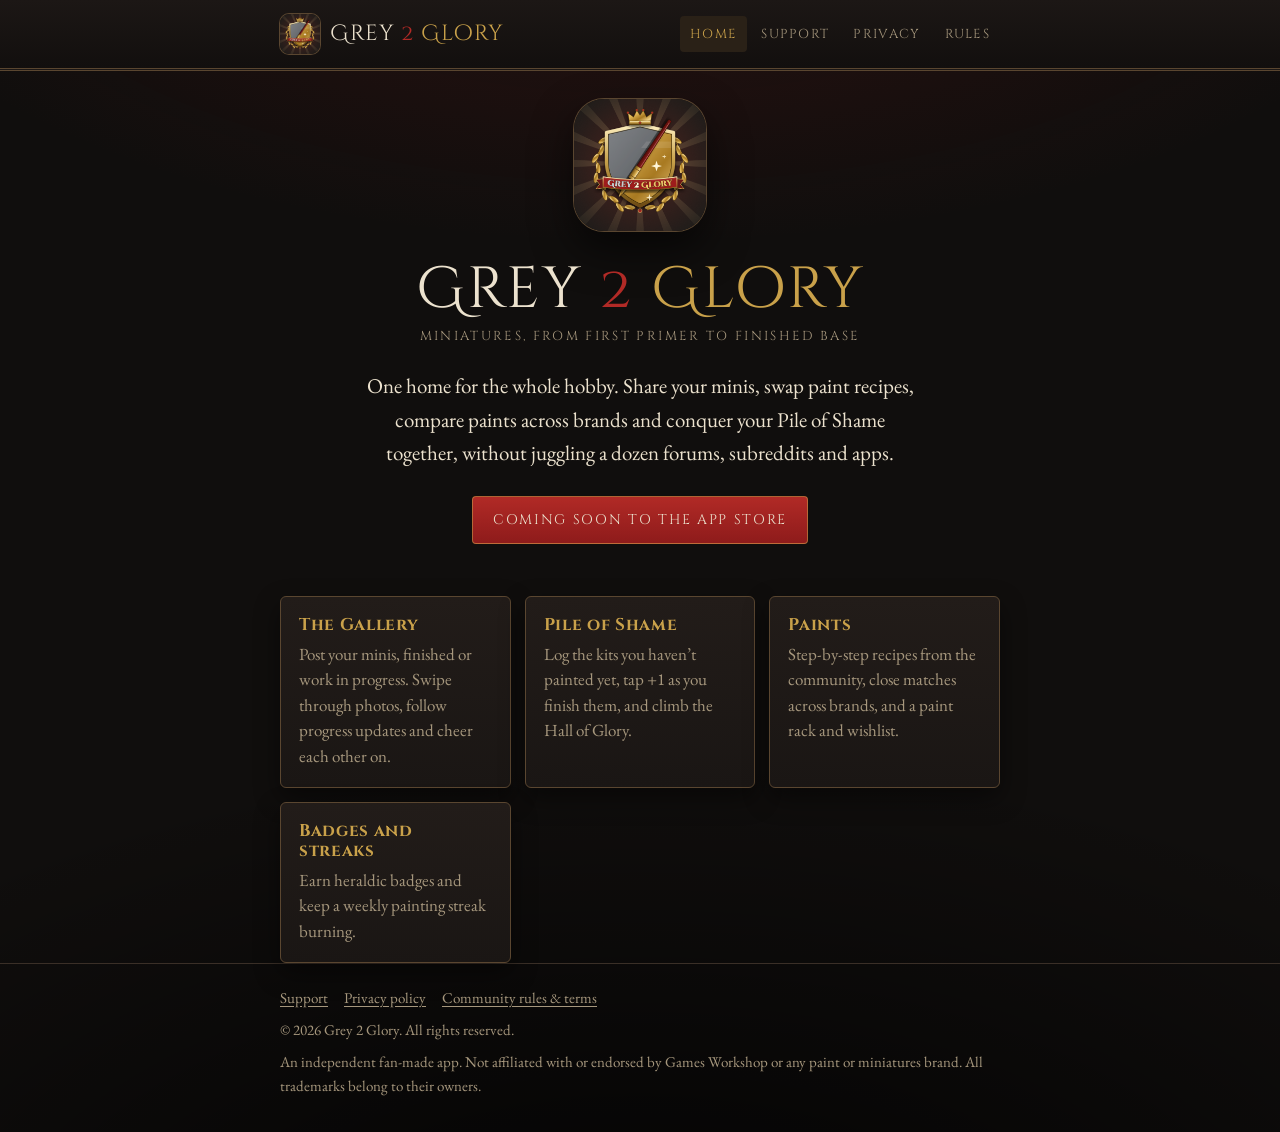
==== index.html @ 4eee0897 "Add files via upload" ====
<!doctype html>
<html lang="en">
<head>
<meta charset="utf-8">
<meta name="viewport" content="width=device-width, initial-scale=1">
<title>Grey 2 Glory · A community app for miniature painters</title>
<meta name="description" content="Grey 2 Glory is a community app for miniature painters and collectors: share your minis, track your Pile of Shame, swap paint recipes and compare paints, all in one place.">
<link rel="icon" href="icon.png">
<link rel="preconnect" href="https://fonts.googleapis.com">
<link rel="stylesheet" href="https://fonts.googleapis.com/css2?family=Cinzel:wght@500;700&family=Cinzel+Decorative:wght@700&family=EB+Garamond:ital,wght@0,400;0,600;1,400&display=swap">
<link rel="stylesheet" href="style.css">
</head>
<body>
<header class="top"><div class="wrap">
  <a class="brand" href="./"><img src="icon.png" alt="" onerror="this.remove()"><span>Grey <span class="two">2</span> <span class="glory">Glory</span></span></a>
  <nav aria-label="Site"><a href="./" aria-current="page">Home</a><a href="support.html">Support</a><a href="privacy.html">Privacy</a><a href="terms.html">Rules</a></nav>
</div></header>

<main class="wrap">
  <section class="hero">
    <img src="icon.png" alt="Grey 2 Glory app icon" onerror="this.remove()">
    <p class="name">Grey <span style="color:var(--blood-hi)">2</span> <span style="color:var(--brass)">Glory</span></p>
    <p class="tag">Miniatures, from first primer to finished base</p>
    <p class="lede">One home for the whole hobby. Share your minis, swap paint recipes, compare paints across brands and conquer your Pile of Shame together, without juggling a dozen forums, subreddits and apps.</p>
    <span class="soon">Coming soon to the App Store</span>
  </section>

  <section class="features" aria-label="What's inside">
    <div class="feature"><h3>The Gallery</h3><p>Post your minis, finished or work in progress. Swipe through photos, follow progress updates and cheer each other on.</p></div>
    <div class="feature"><h3>Pile of Shame</h3><p>Log the kits you haven’t painted yet, tap +1 as you finish them, and climb the Hall of Glory.</p></div>
    <div class="feature"><h3>Paints</h3><p>Step-by-step recipes from the community, close matches across brands, and a paint rack and wishlist.</p></div>
    <div class="feature"><h3>Badges and streaks</h3><p>Earn heraldic badges and keep a weekly painting streak burning.</p></div>
  </section>
</main>

<footer><div class="wrap">
  <div class="links"><a href="support.html">Support</a><a href="privacy.html">Privacy policy</a><a href="terms.html">Community rules &amp; terms</a></div>
  <div>© 2026 Grey 2 Glory. All rights reserved.</div>
  <div>An independent fan-made app. Not affiliated with or endorsed by Games Workshop or any paint or miniatures brand. All trademarks belong to their owners.</div>
</div></footer>
</body>
</html>
---- style.css ----
/* Grey 2 Glory: dark stone, aged gold, oxblood. One dark theme, like the app. */
:root {
  color-scheme: dark;
  --bg: #100E0D;
  --surface: #1A1614;
  --surface-2: #221C19;
  --ink: #ECE2CE;
  --muted: #A6977D;
  --line: #3A2F27;
  --frame: #5A4630;
  --brass: #C9A14A;
  --brass-soft: #2A2117;
  --blood: #8E1B1B;
  --blood-hi: #B12A26;
  --display: "Cinzel", Georgia, "Times New Roman", serif;
  --wordmark: "Cinzel Decorative", "Cinzel", Georgia, serif;
  --body: "EB Garamond", Georgia, "Times New Roman", serif;
}

* { box-sizing: border-box; }
html { background: var(--bg); }
body {
  margin: 0;
  color: var(--ink);
  font-family: var(--body);
  font-size: 19px;
  line-height: 1.6;
  background-color: var(--bg);
  background-image:
    radial-gradient(ellipse 90% 45% at 50% -10%, rgba(142, 27, 27, 0.22), transparent 70%),
    radial-gradient(ellipse 120% 70% at 50% 115%, rgba(0, 0, 0, 0.85), transparent 70%);
  min-height: 100vh;
}
a { color: var(--brass); text-underline-offset: 3px; }
a:hover { color: #E0BC66; }
:focus-visible { outline: 2px solid var(--brass); outline-offset: 3px; }

.wrap { max-width: 760px; margin: 0 auto; padding: 0 20px; }

/* header */
.top { border-bottom: 3px double var(--frame); background: linear-gradient(180deg, #1C1715, #120F0E); }
.top .wrap { display: flex; align-items: center; gap: 12px; padding-top: 14px; padding-bottom: 14px; flex-wrap: wrap; }
.brand { display: flex; align-items: center; gap: 10px; text-decoration: none; color: var(--ink); margin-right: auto; }
.brand img { width: 40px; height: 40px; border-radius: 9px; box-shadow: 0 0 0 1px var(--frame); }
.brand span { font-family: var(--wordmark); font-size: 22px; letter-spacing: 0.04em; white-space: nowrap; }
.brand .two { color: var(--blood-hi); }
.brand .glory { color: var(--brass); }
nav { display: flex; gap: 4px; flex-wrap: wrap; }
nav a {
  font-family: var(--display); font-size: 13px; letter-spacing: 0.1em; text-transform: uppercase; text-decoration: none;
  color: var(--muted); padding: 8px 10px; border-radius: 4px;
}
nav a:hover, nav a[aria-current="page"] { color: var(--brass); background: var(--brass-soft); }

/* content */
main { padding: 40px 0 56px; }
h1, h2, h3 { font-family: var(--display); font-weight: 700; letter-spacing: 0.04em; line-height: 1.2; }
h1 { font-size: 34px; color: var(--brass); margin: 0 0 6px; text-transform: uppercase; }
h2 { font-size: 22px; color: var(--brass); margin: 40px 0 10px; }
h3 { font-size: 18px; color: var(--ink); margin: 26px 0 6px; }
p, ul, ol { margin: 0 0 14px; }
ul, ol { padding-left: 24px; }
li { margin-bottom: 6px; }
.lede { font-size: 21px; color: var(--ink); }
.meta { color: var(--muted); font-size: 16px; margin-bottom: 24px; }
.note {
  border: 1px solid var(--frame); border-radius: 6px; background: rgba(0, 0, 0, 0.25);
  padding: 14px 16px; color: var(--muted); font-size: 17px;
}
strong { color: var(--ink); font-weight: 600; }
code, .mono { font-family: ui-monospace, SFMono-Regular, Menlo, monospace; font-size: 0.9em; }

/* home */
.hero { text-align: center; padding: 28px 0 8px; }
.hero img { width: 132px; height: 132px; border-radius: 30px; box-shadow: 0 0 0 1px var(--frame), 0 18px 40px rgba(0, 0, 0, 0.6); }
.hero .name { font-family: var(--wordmark); font-size: clamp(36px, 9vw, 58px); letter-spacing: 0.04em; margin: 18px 0 4px; line-height: 1.1; }
.hero .tag { font-family: var(--display); font-size: 13px; letter-spacing: 0.18em; text-transform: uppercase; color: var(--muted); margin: 0 0 22px; }
.hero .lede { max-width: 560px; margin: 0 auto 26px; }
.soon {
  display: inline-block; font-family: var(--display); font-size: 14px; letter-spacing: 0.12em; text-transform: uppercase;
  color: var(--ink); background: linear-gradient(180deg, var(--blood-hi), var(--blood)); border: 1px solid rgba(201, 161, 74, 0.55);
  border-radius: 4px; padding: 12px 20px;
}
.features { display: grid; grid-template-columns: repeat(auto-fit, minmax(220px, 1fr)); gap: 14px; margin-top: 44px; }
.feature {
  background: linear-gradient(180deg, var(--surface-2), var(--surface)); border: 1px solid var(--frame); border-radius: 6px;
  padding: 18px; box-shadow: 0 10px 26px rgba(0, 0, 0, 0.45);
}
.feature h3 { margin: 0 0 6px; color: var(--brass); font-size: 17px; }
.feature p { margin: 0; color: var(--muted); font-size: 17px; line-height: 1.5; }

/* footer */
footer { border-top: 1px solid var(--line); padding: 22px 0 34px; color: var(--muted); font-size: 15px; }
footer .wrap { display: flex; flex-direction: column; gap: 8px; }
footer .links { display: flex; gap: 16px; flex-wrap: wrap; }
footer a { color: var(--muted); }

@media (max-width: 520px) {
  body { font-size: 18px; }
  h1 { font-size: 27px; }
  .brand span { font-size: 19px; }
  nav a { font-size: 12px; padding: 7px 8px; }
}
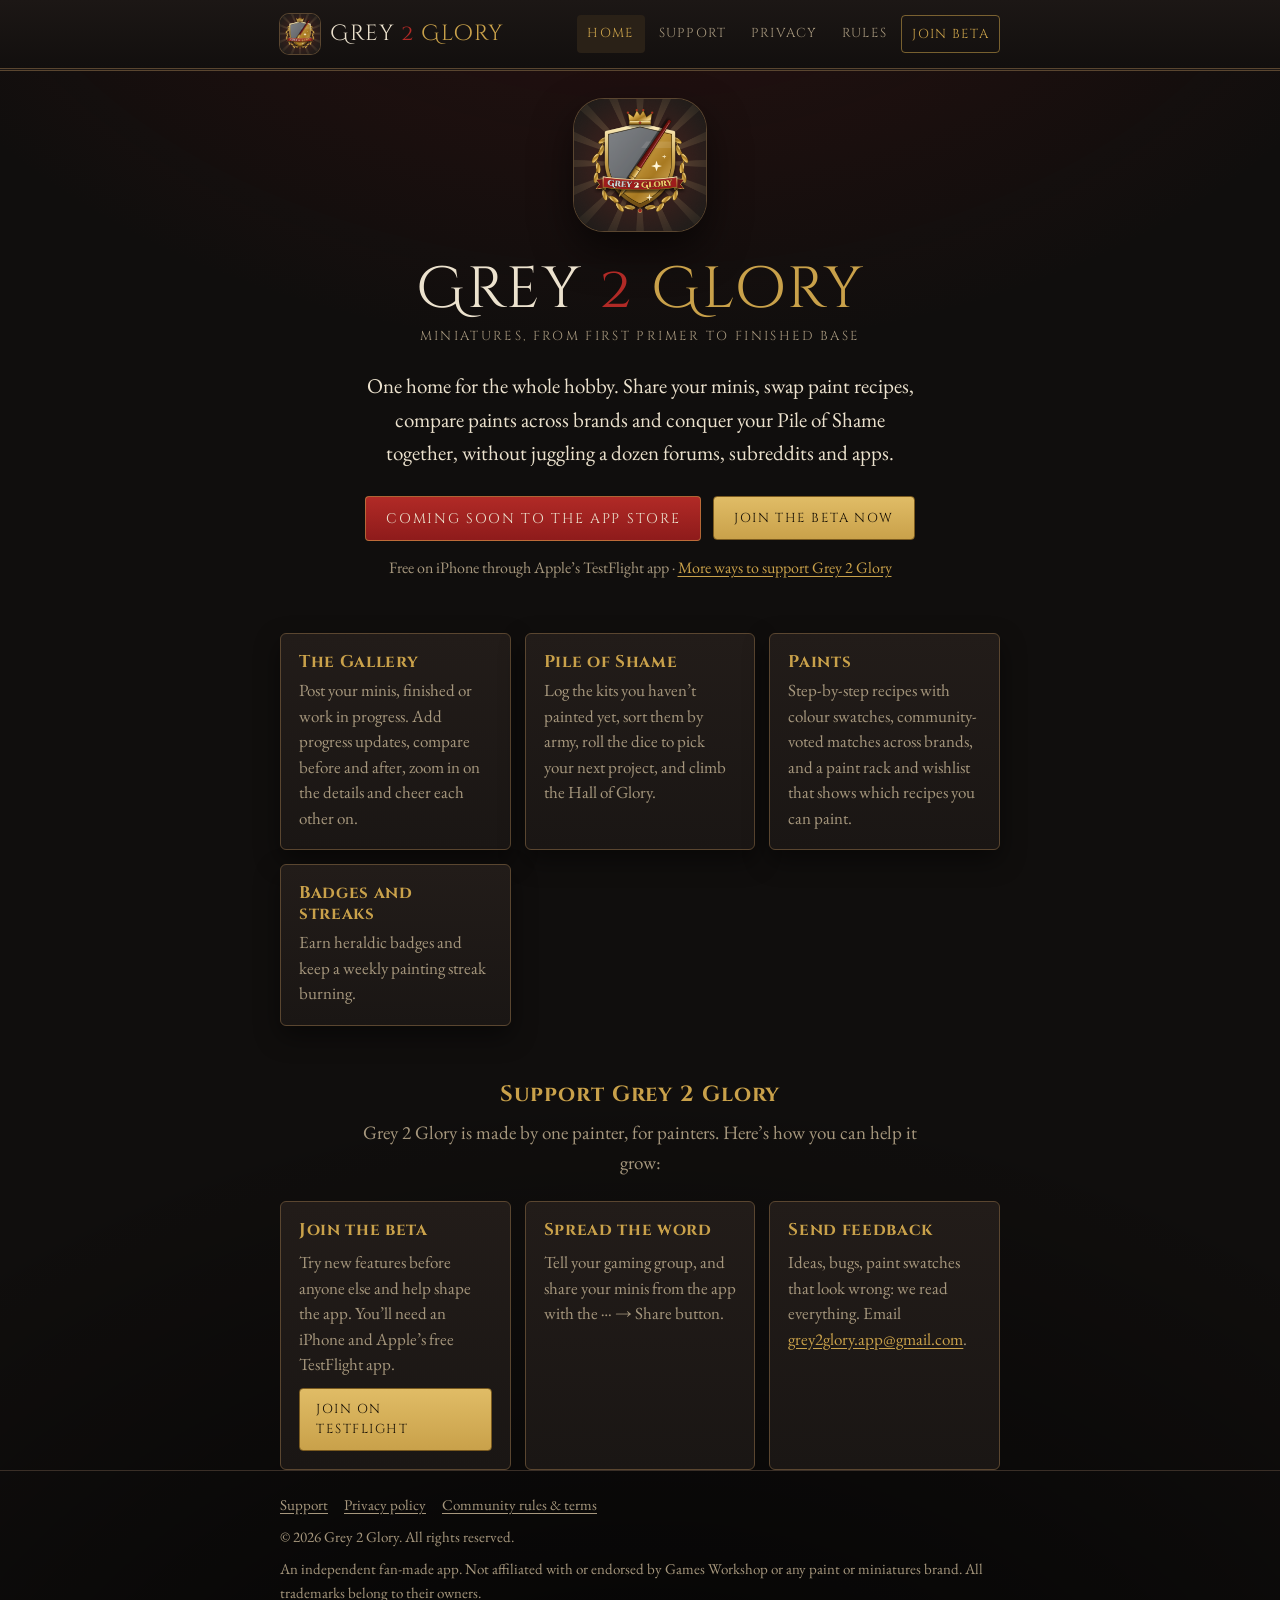
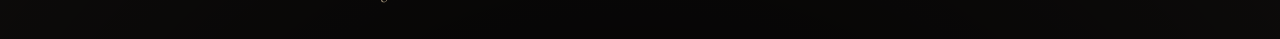
==== commit e779e789: "Add files via upload" ====
--- a/index.html
+++ b/index.html
@@ -13,7 +13,7 @@
 <body>
 <header class="top"><div class="wrap">
   <a class="brand" href="./"><img src="icon.png" alt="" onerror="this.remove()"><span>Grey <span class="two">2</span> <span class="glory">Glory</span></span></a>
-  <nav aria-label="Site"><a href="./" aria-current="page">Home</a><a href="support.html">Support</a><a href="privacy.html">Privacy</a><a href="terms.html">Rules</a></nav>
+  <nav aria-label="Site"><a href="./" aria-current="page">Home</a><a href="support.html">Support</a><a href="privacy.html">Privacy</a><a href="terms.html">Rules</a><a class="nav-beta" href="./#support">Join beta</a></nav>
 </div></header>
 
 <main class="wrap">
@@ -22,14 +22,38 @@
     <p class="name">Grey <span style="color:var(--blood-hi)">2</span> <span style="color:var(--brass)">Glory</span></p>
     <p class="tag">Miniatures, from first primer to finished base</p>
     <p class="lede">One home for the whole hobby. Share your minis, swap paint recipes, compare paints across brands and conquer your Pile of Shame together, without juggling a dozen forums, subreddits and apps.</p>
-    <span class="soon">Coming soon to the App Store</span>
+    <div class="cta">
+      <span class="soon">Coming soon to the App Store</span>
+      <a class="btn btn-big" href="https://testflight.apple.com/join/72wpmYvU">Join the beta now</a>
+    </div>
+    <p class="cta-note">Free on iPhone through Apple’s TestFlight app · <a href="#support">More ways to support Grey 2 Glory</a></p>
   </section>
 
   <section class="features" aria-label="What's inside">
-    <div class="feature"><h3>The Gallery</h3><p>Post your minis, finished or work in progress. Swipe through photos, follow progress updates and cheer each other on.</p></div>
-    <div class="feature"><h3>Pile of Shame</h3><p>Log the kits you haven’t painted yet, tap +1 as you finish them, and climb the Hall of Glory.</p></div>
-    <div class="feature"><h3>Paints</h3><p>Step-by-step recipes from the community, close matches across brands, and a paint rack and wishlist.</p></div>
+    <div class="feature"><h3>The Gallery</h3><p>Post your minis, finished or work in progress. Add progress updates, compare before and after, zoom in on the details and cheer each other on.</p></div>
+    <div class="feature"><h3>Pile of Shame</h3><p>Log the kits you haven’t painted yet, sort them by army, roll the dice to pick your next project, and climb the Hall of Glory.</p></div>
+    <div class="feature"><h3>Paints</h3><p>Step-by-step recipes with colour swatches, community-voted matches across brands, and a paint rack and wishlist that shows which recipes you can paint.</p></div>
     <div class="feature"><h3>Badges and streaks</h3><p>Earn heraldic badges and keep a weekly painting streak burning.</p></div>
+  </section>
+
+  <section class="support" id="support" aria-labelledby="support-title">
+    <h2 id="support-title">Support Grey 2 Glory</h2>
+    <p>Grey 2 Glory is made by one painter, for painters. Here’s how you can help it grow:</p>
+    <div class="ways">
+      <div class="way">
+        <h3>Join the beta</h3>
+        <p>Try new features before anyone else and help shape the app. You’ll need an iPhone and Apple’s free TestFlight app.</p>
+        <a class="btn" href="https://testflight.apple.com/join/72wpmYvU">Join on TestFlight</a>
+      </div>
+      <div class="way">
+        <h3>Spread the word</h3>
+        <p>Tell your gaming group, and share your minis from the app with the ⋯ → Share button.</p>
+      </div>
+      <div class="way">
+        <h3>Send feedback</h3>
+        <p>Ideas, bugs, paint swatches that look wrong: we read everything. Email <a href="mailto:grey2glory.app@gmail.com">grey2glory.app@gmail.com</a>.</p>
+      </div>
+    </div>
   </section>
 </main>
 
--- a/style.css
+++ b/style.css
@@ -89,6 +89,32 @@
 .feature h3 { margin: 0 0 6px; color: var(--brass); font-size: 17px; }
 .feature p { margin: 0; color: var(--muted); font-size: 17px; line-height: 1.5; }
 
+/* hero call to action */
+.cta { display: flex; flex-wrap: wrap; gap: 12px; justify-content: center; align-items: center; }
+.btn-big { font-size: 14px; padding: 12px 20px; align-self: auto; }
+.cta .soon, .cta .btn { line-height: 1.4; padding: 12px 20px; }
+.cta-note { color: var(--muted); font-size: 16px; margin: 14px 0 0; }
+nav a.nav-beta { color: var(--brass); border: 1px solid rgba(201, 161, 74, 0.55); }
+nav a.nav-beta:hover { background: var(--brass-soft); }
+
+/* support */
+.support { margin-top: 56px; text-align: center; scroll-margin-top: 24px; }
+.support h2 { margin-top: 0; }
+.support > p { color: var(--muted); max-width: 560px; margin: 0 auto 22px; }
+.ways { display: grid; grid-template-columns: repeat(auto-fit, minmax(220px, 1fr)); gap: 14px; text-align: left; }
+.way {
+  background: linear-gradient(180deg, var(--surface-2), var(--surface)); border: 1px solid var(--frame); border-radius: 6px;
+  padding: 18px; display: flex; flex-direction: column; gap: 10px;
+}
+.way h3 { margin: 0; color: var(--brass); font-size: 17px; }
+.way p { margin: 0; color: var(--muted); font-size: 17px; line-height: 1.5; flex: 1; }
+.btn {
+  display: inline-block; align-self: flex-start; font-family: var(--display); font-size: 13px; letter-spacing: 0.12em; text-transform: uppercase;
+  text-decoration: none; color: #1A1206; background: linear-gradient(180deg, #E0BC66, var(--brass)); border: 1px solid #7A5A1F;
+  border-radius: 4px; padding: 10px 16px;
+}
+.btn:hover { color: #1A1206; filter: brightness(1.08); }
+
 /* footer */
 footer { border-top: 1px solid var(--line); padding: 22px 0 34px; color: var(--muted); font-size: 15px; }
 footer .wrap { display: flex; flex-direction: column; gap: 8px; }
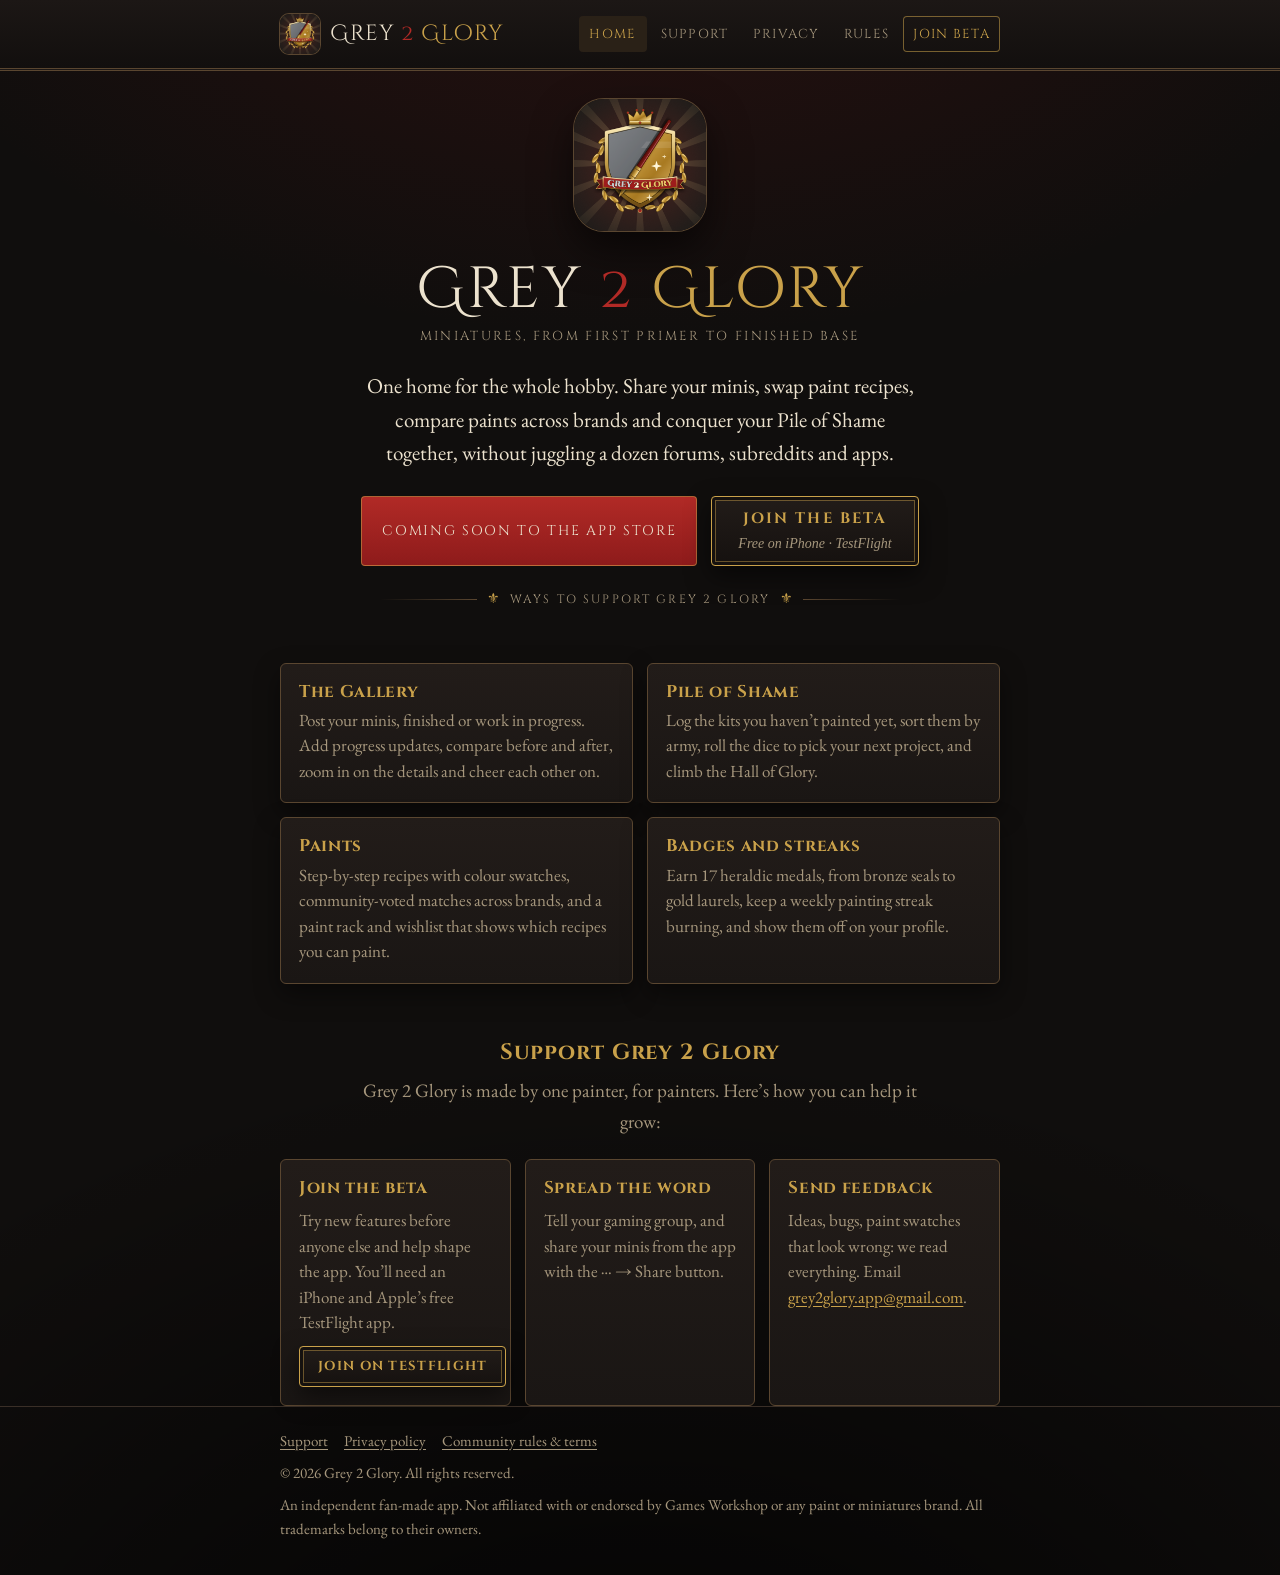
==== commit 720b1ac1: "Add files via upload" ====
--- a/index.html
+++ b/index.html
@@ -24,16 +24,19 @@
     <p class="lede">One home for the whole hobby. Share your minis, swap paint recipes, compare paints across brands and conquer your Pile of Shame together, without juggling a dozen forums, subreddits and apps.</p>
     <div class="cta">
       <span class="soon">Coming soon to the App Store</span>
-      <a class="btn btn-big" href="https://testflight.apple.com/join/72wpmYvU">Join the beta now</a>
+      <a class="plaque" href="https://testflight.apple.com/join/72wpmYvU">
+        <span class="plaque-title">Join the beta</span>
+        <span class="plaque-sub">Free on iPhone · TestFlight</span>
+      </a>
     </div>
-    <p class="cta-note">Free on iPhone through Apple’s TestFlight app · <a href="#support">More ways to support Grey 2 Glory</a></p>
+    <a class="flourish" href="#support"><span aria-hidden="true">⚜</span> Ways to support Grey 2 Glory <span aria-hidden="true">⚜</span></a>
   </section>
 
   <section class="features" aria-label="What's inside">
     <div class="feature"><h3>The Gallery</h3><p>Post your minis, finished or work in progress. Add progress updates, compare before and after, zoom in on the details and cheer each other on.</p></div>
     <div class="feature"><h3>Pile of Shame</h3><p>Log the kits you haven’t painted yet, sort them by army, roll the dice to pick your next project, and climb the Hall of Glory.</p></div>
     <div class="feature"><h3>Paints</h3><p>Step-by-step recipes with colour swatches, community-voted matches across brands, and a paint rack and wishlist that shows which recipes you can paint.</p></div>
-    <div class="feature"><h3>Badges and streaks</h3><p>Earn heraldic badges and keep a weekly painting streak burning.</p></div>
+    <div class="feature"><h3>Badges and streaks</h3><p>Earn 17 heraldic medals, from bronze seals to gold laurels, keep a weekly painting streak burning, and show them off on your profile.</p></div>
   </section>
 
   <section class="support" id="support" aria-labelledby="support-title">
@@ -43,7 +46,7 @@
       <div class="way">
         <h3>Join the beta</h3>
         <p>Try new features before anyone else and help shape the app. You’ll need an iPhone and Apple’s free TestFlight app.</p>
-        <a class="btn" href="https://testflight.apple.com/join/72wpmYvU">Join on TestFlight</a>
+        <a class="plaque plaque-small" href="https://testflight.apple.com/join/72wpmYvU"><span class="plaque-title">Join on TestFlight</span></a>
       </div>
       <div class="way">
         <h3>Spread the word</h3>
--- a/style.css
+++ b/style.css
@@ -81,7 +81,8 @@
   color: var(--ink); background: linear-gradient(180deg, var(--blood-hi), var(--blood)); border: 1px solid rgba(201, 161, 74, 0.55);
   border-radius: 4px; padding: 12px 20px;
 }
-.features { display: grid; grid-template-columns: repeat(auto-fit, minmax(220px, 1fr)); gap: 14px; margin-top: 44px; }
+.features { display: grid; grid-template-columns: 1fr; gap: 14px; margin-top: 44px; }
+@media (min-width: 560px) { .features { grid-template-columns: repeat(2, 1fr); } }
 .feature {
   background: linear-gradient(180deg, var(--surface-2), var(--surface)); border: 1px solid var(--frame); border-radius: 6px;
   padding: 18px; box-shadow: 0 10px 26px rgba(0, 0, 0, 0.45);
@@ -90,11 +91,40 @@
 .feature p { margin: 0; color: var(--muted); font-size: 17px; line-height: 1.5; }
 
 /* hero call to action */
-.cta { display: flex; flex-wrap: wrap; gap: 12px; justify-content: center; align-items: center; }
-.btn-big { font-size: 14px; padding: 12px 20px; align-self: auto; }
-.cta .soon, .cta .btn { line-height: 1.4; padding: 12px 20px; }
-.cta-note { color: var(--muted); font-size: 16px; margin: 14px 0 0; }
-nav a.nav-beta { color: var(--brass); border: 1px solid rgba(201, 161, 74, 0.55); }
+.cta { display: flex; flex-wrap: wrap; gap: 14px; justify-content: center; align-items: stretch; }
+.cta .soon { display: flex; align-items: center; line-height: 1.4; }
+
+/* A framed brass plaque, like the cards and the app's buttons */
+.plaque {
+  display: inline-flex; flex-direction: column; align-items: center; justify-content: center; gap: 2px;
+  text-decoration: none; padding: 10px 26px; border-radius: 4px;
+  background: linear-gradient(180deg, var(--surface-2), #15110F);
+  border: 1px solid var(--brass);
+  box-shadow: inset 0 0 0 3px #15110F, inset 0 0 0 4px rgba(201, 161, 74, 0.45), 0 10px 24px rgba(0, 0, 0, 0.5);
+  transition: box-shadow 0.15s ease, transform 0.15s ease;
+}
+.plaque:hover, .plaque:focus-visible {
+  transform: translateY(-1px);
+  box-shadow: inset 0 0 0 3px #15110F, inset 0 0 0 4px rgba(224, 188, 102, 0.8), 0 0 18px rgba(201, 161, 74, 0.25), 0 12px 26px rgba(0, 0, 0, 0.55);
+}
+.plaque-title { font-family: var(--display); font-weight: 700; font-size: 15px; letter-spacing: 0.14em; text-transform: uppercase; color: var(--brass); }
+.plaque-sub { font-family: var(--body); font-style: italic; font-size: 14px; color: var(--muted); }
+.plaque:hover .plaque-title { color: #E0BC66; }
+.plaque-small { align-self: flex-start; padding: 9px 18px; }
+.plaque-small .plaque-title { font-size: 13px; letter-spacing: 0.1em; white-space: nowrap; }
+
+/* "⚜ Ways to support ⚜" with fading rules on each side */
+.flourish {
+  display: flex; align-items: center; justify-content: center; gap: 10px; max-width: 520px; margin: 22px auto 0;
+  font-family: var(--display); font-size: 12px; letter-spacing: 0.18em; text-transform: uppercase;
+  color: var(--muted); text-decoration: none;
+}
+.flourish::before, .flourish::after { content: ""; flex: 1; height: 1px; background: linear-gradient(90deg, transparent, var(--frame)); }
+.flourish::after { background: linear-gradient(90deg, var(--frame), transparent); }
+.flourish span { color: var(--brass); font-size: 14px; letter-spacing: 0; }
+.flourish:hover { color: var(--brass); }
+
+nav a.nav-beta { color: var(--brass); box-shadow: inset 0 0 0 1px rgba(201, 161, 74, 0.55); }
 nav a.nav-beta:hover { background: var(--brass-soft); }
 
 /* support */
@@ -108,12 +138,6 @@
 }
 .way h3 { margin: 0; color: var(--brass); font-size: 17px; }
 .way p { margin: 0; color: var(--muted); font-size: 17px; line-height: 1.5; flex: 1; }
-.btn {
-  display: inline-block; align-self: flex-start; font-family: var(--display); font-size: 13px; letter-spacing: 0.12em; text-transform: uppercase;
-  text-decoration: none; color: #1A1206; background: linear-gradient(180deg, #E0BC66, var(--brass)); border: 1px solid #7A5A1F;
-  border-radius: 4px; padding: 10px 16px;
-}
-.btn:hover { color: #1A1206; filter: brightness(1.08); }
 
 /* footer */
 footer { border-top: 1px solid var(--line); padding: 22px 0 34px; color: var(--muted); font-size: 15px; }
